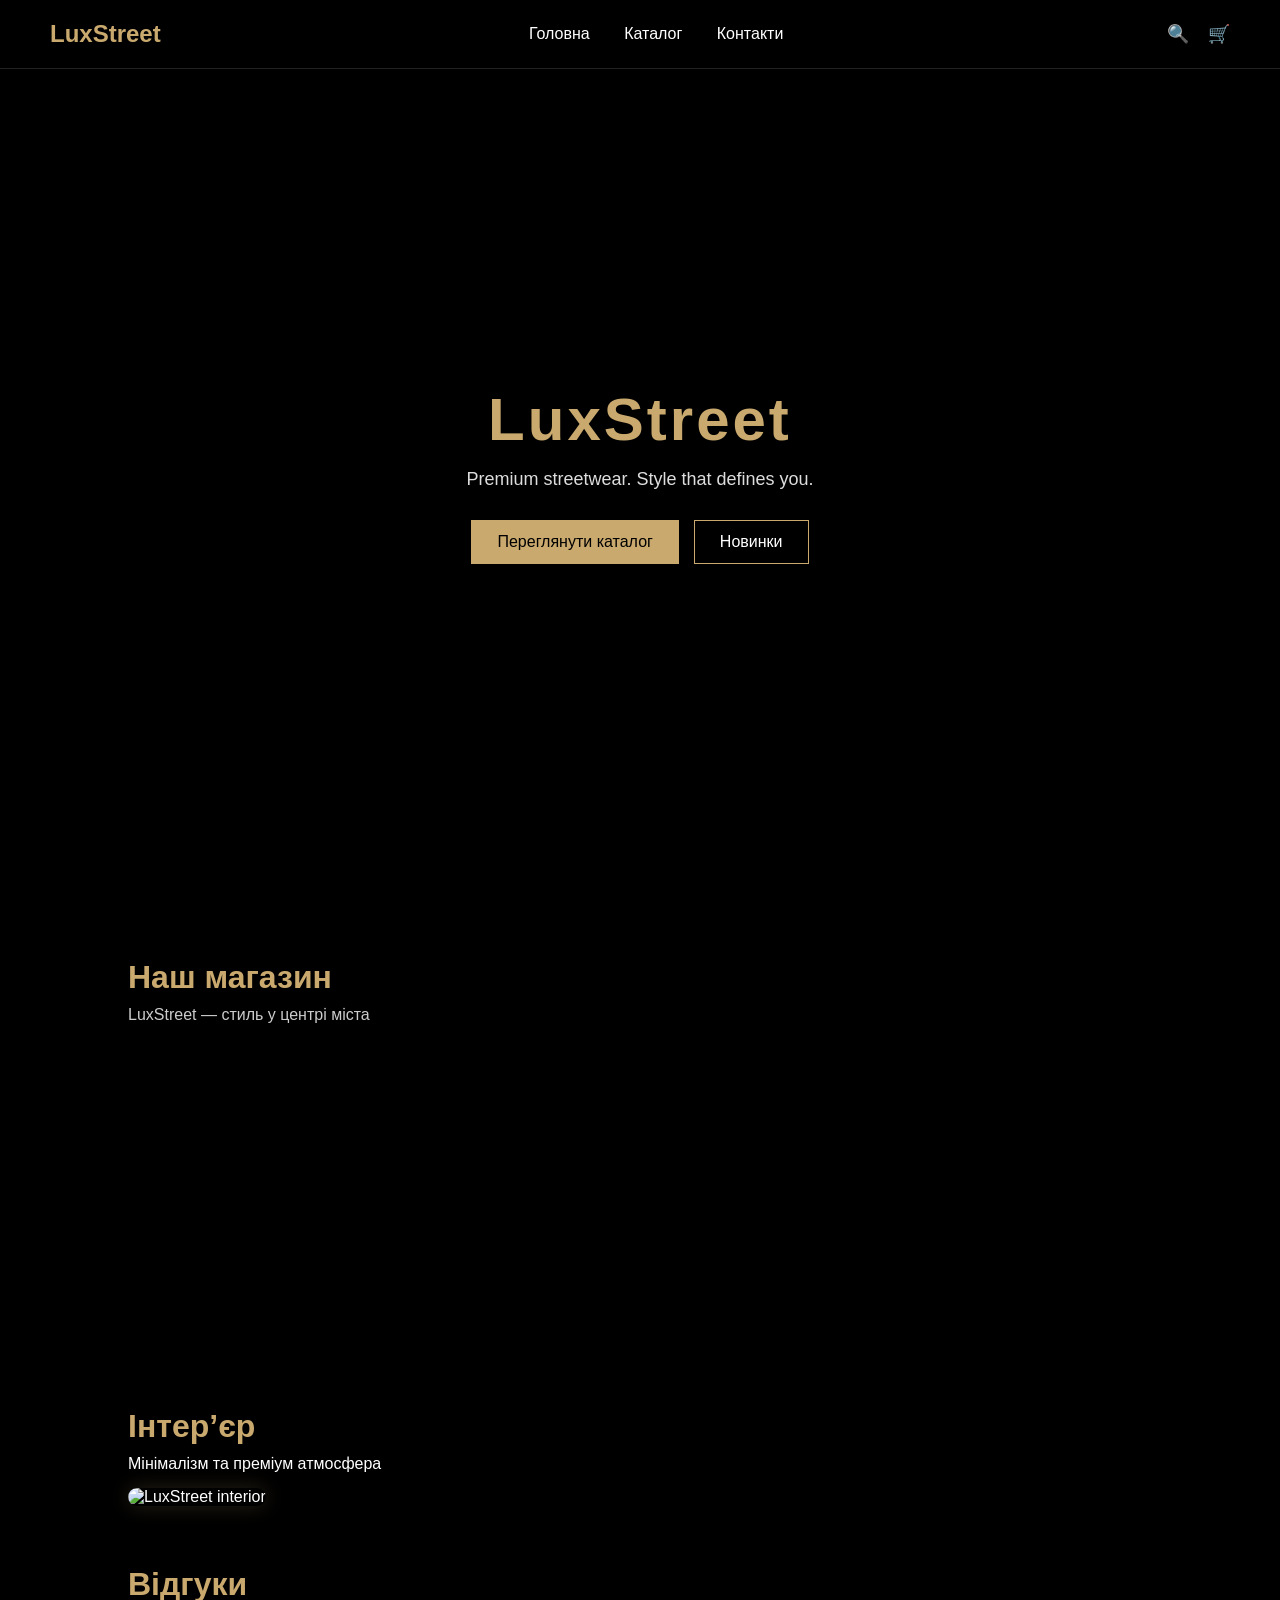
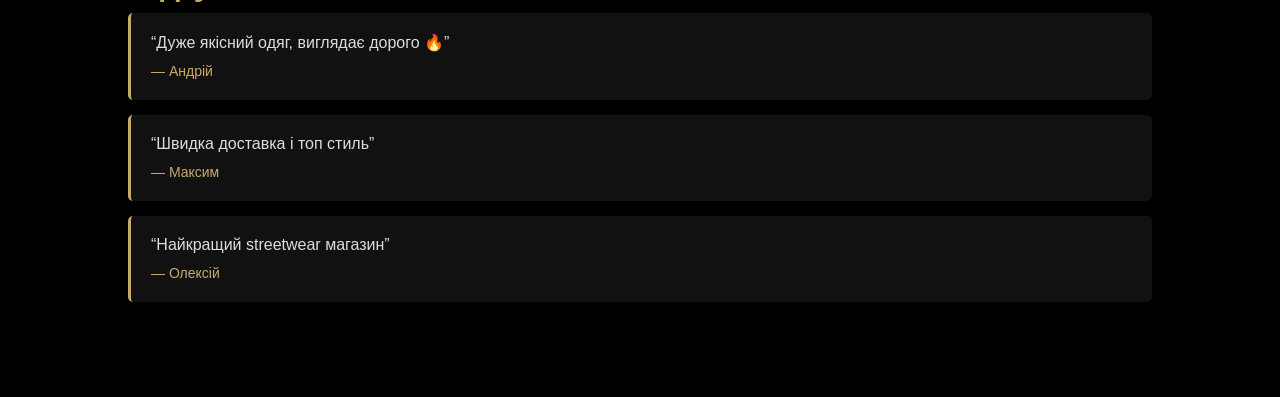
==== index.html @ b129180a "V2" ====
<!DOCTYPE html>
<html lang="uk">

<head>
    <meta charset="UTF-8">
    <title>LuxStreet</title>
    <link rel="stylesheet" href="index.css">
</head>

<body>

    <header class="header">
        <div class="logo">LuxStreet</div>

        <nav class="nav">
            <a href="#">Головна</a>
            <a href="#">Каталог</a>

            <a href="#">Контакти</a>
        </nav>

        <div class="icons">
            <span>🔍</span>
            <span>🛒</span>
        </div>
    </header>

    <!-- hero -->
    <section class="hero">
        <div class="hero-content">
            <h1>LuxStreet</h1>
            <p>Premium streetwear. Style that defines you.</p>

            <div class="buttons">
                <a href="#" class="btn primary">Переглянути каталог</a>
                <a href="#" class="btn">Новинки</a>
            </div>
        </div>
    </section>


</body>

</html>

<section class="store">

  <!-- LOCATION -->
  <div class="location">
    <h2>Наш магазин</h2>
    <p>LuxStreet — стиль у центрі міста</p>

    <div class="map">
      <iframe
        src=""
        width="100%" height="300" style="border:0;"
        allowfullscreen="" loading="lazy">
      </iframe>
    </div>
  </div>

  <!-- INTERIOR -->
  <div class="interior">
    <h2>Інтер’єр</h2>
    <p>Мінімалізм та преміум атмосфера</p>

    <img src="" alt="LuxStreet interior">
  </div>

  <!-- REVIEWS -->
  <div class="reviews">
    <h2>Відгуки</h2>

    <div class="review-card">
      <p>“Дуже якісний одяг, виглядає дорого 🔥”</p>
      <span>— Андрій</span>
    </div>

    <div class="review-card">
      <p>“Швидка доставка і топ стиль”</p>
      <span>— Максим</span>
    </div>

    <div class="review-card">
      <p>“Найкращий streetwear магазин”</p>
      <span>— Олексій</span>
    </div>

  </div>

</section>
---- index.css ----
* {
  margin: 0;
  padding: 0;
  box-sizing: border-box;
  font-family: Arial, sans-serif;
}

body {
  background: #000;
  color: #fff;
}

.header {
  display: flex;
  justify-content: space-between;
  align-items: center;
  padding: 20px 50px;
  border-bottom: 1px solid #222;
}

.logo {
  font-size: 24px;
  font-weight: bold;
  color: #C9A96E; /* золото */
}

.nav a {
  margin: 0 15px;
  text-decoration: none;
  color: #fff;
  transition: 0.3s;
}

.nav a:hover {
  color: #C9A96E;
}

.icons span {
  margin-left: 15px;
  cursor: pointer;
  font-size: 18px;
}

.hero {
  height: 90vh;
  background: url("https://images.unsplash.com/photo-1520975916090-3105956dac38") center/cover no-repeat;
  display: flex;
  align-items: center;
  justify-content: center;
  position: relative;
  color: #fff;
}

/* затемнення поверх фото */
.hero::before {
  content: "";
  position: absolute;
  top: 0;
  left: 0;
  width: 100%;
  height: 100%;
  background: rgba(0,0,0,0.65);
}

.hero-content {
  position: relative;
  text-align: center;
  max-width: 700px;
}

.hero h1 {
  font-size: 60px;
  letter-spacing: 3px;
  color: #C9A96E; /* золото */
  margin-bottom: 15px;
}

.hero p {
  font-size: 18px;
  margin-bottom: 30px;
  color: #ddd;
}

.buttons {
  display: flex;
  gap: 15px;
  justify-content: center;
}

.btn {
  padding: 12px 25px;
  border: 1px solid #C9A96E;
  text-decoration: none;
  color: #fff;
  transition: 0.3s;
}

.btn.primary {
  background: #C9A96E;
  color: #000;
}

.btn:hover {
  opacity: 0.8;
}

body {
  margin: 0;
  font-family: Arial, sans-serif;
  background: #000;
  color: #fff;
}

/* контейнер */
.store {
  padding: 80px 10%;
}

/* заголовки */
h2 {
  font-size: 32px;
  color: #C9A96E;
  margin-bottom: 10px;
}

/* ===== LOCATION ===== */
.location {
  margin-bottom: 60px;
}

.location p {
  color: #ccc;
  margin-bottom: 20px;
}

.map iframe {
  border-radius: 10px;
}

/* ===== INTERIOR ===== */
.interior {
  margin-bottom: 60px;
}

.interior img {
  width: 100%;
  border-radius: 10px;
  margin-top: 15px;
  box-shadow: 0 0 20px rgba(201,169,110,0.2);
}

/* ===== REVIEWS ===== */
.reviews {
  margin-top: 40px;
}

.review-card {
  background: #111;
  padding: 20px;
  margin-bottom: 15px;
  border-left: 3px solid #C9A96E;
  border-radius: 5px;
  transition: 0.3s;
}

.review-card:hover {
  transform: translateX(5px);
}

.review-card p {
  margin: 0 0 10px 0;
  color: #ddd;
}

.review-card span {
  color: #C9A96E;
  font-size: 14px;
}
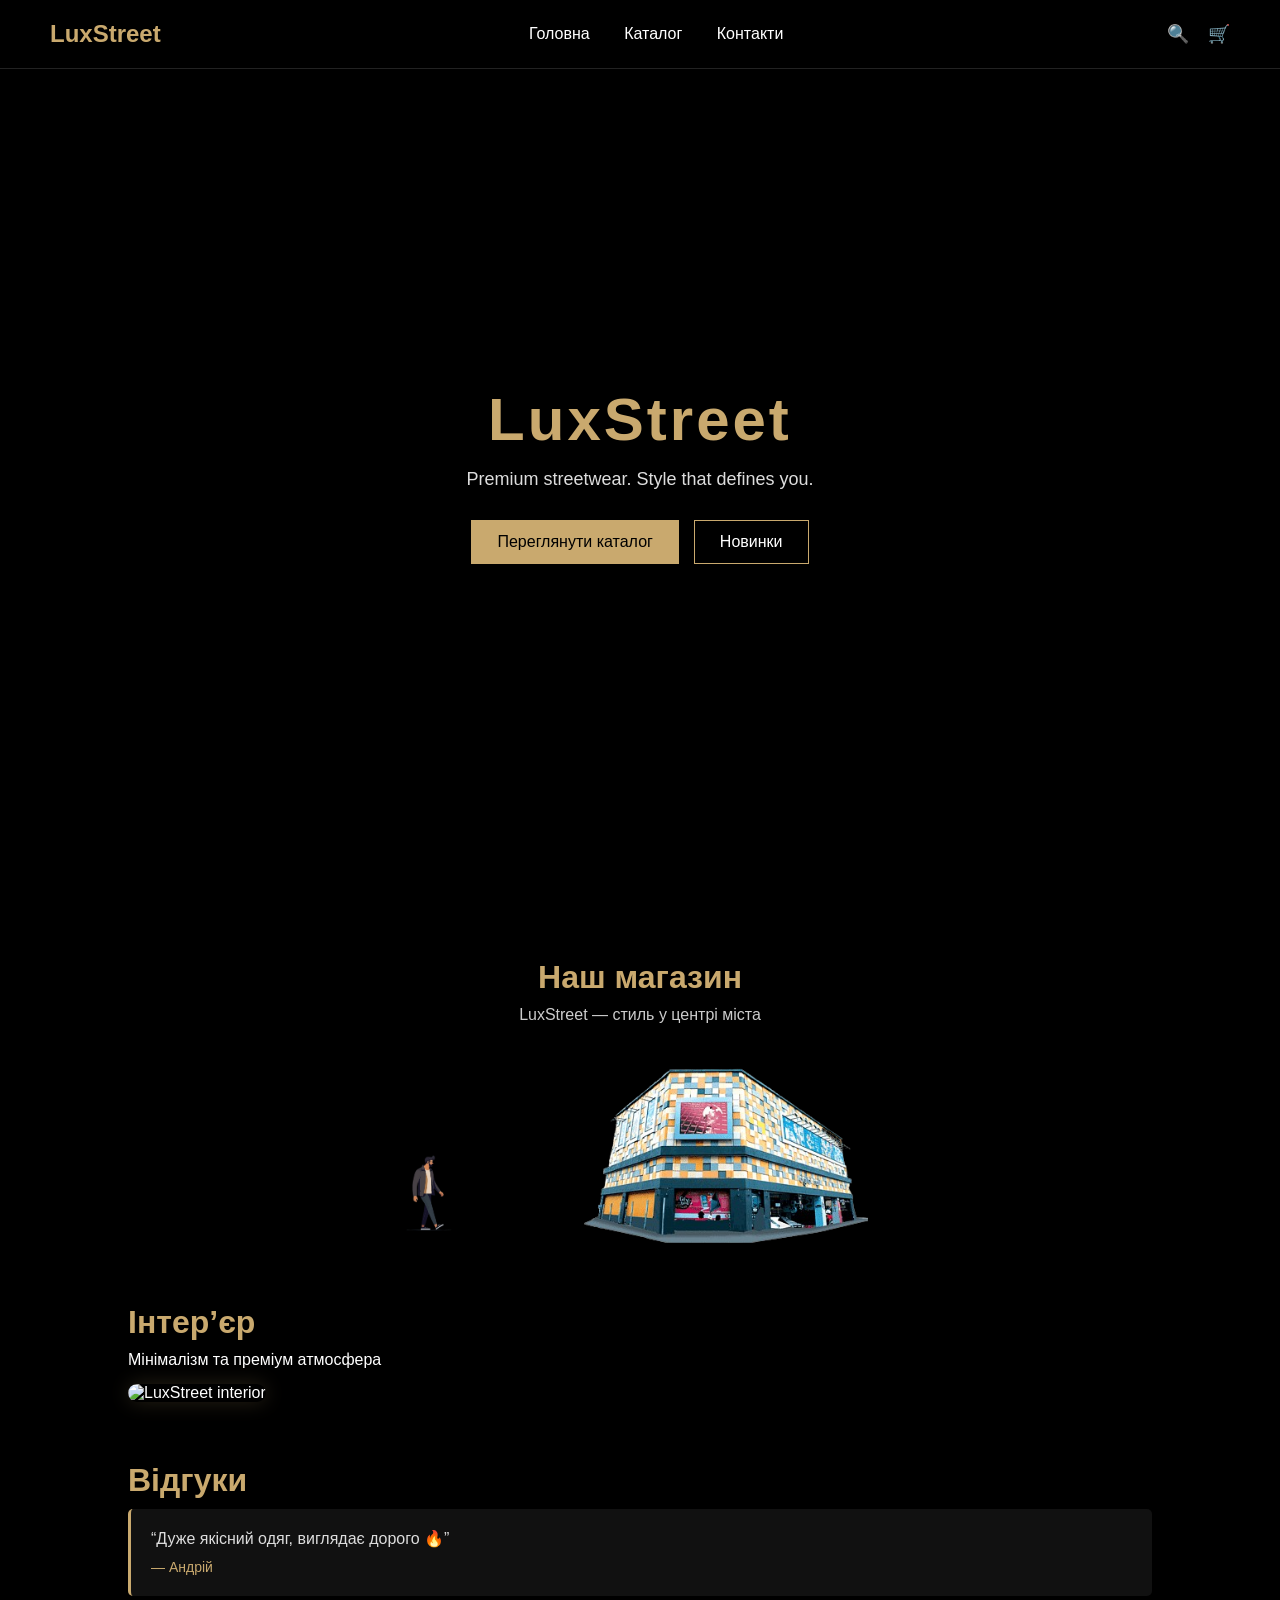
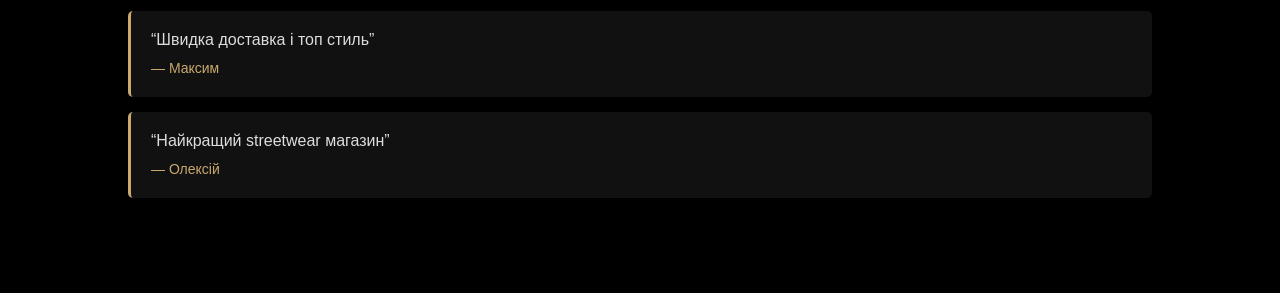
==== commit 73a5e778: "V2" ====
--- a/index.html
+++ b/index.html
@@ -51,11 +51,8 @@
     <p>LuxStreet — стиль у центрі міста</p>
 
     <div class="map">
-      <iframe
-        src=""
-        width="100%" height="300" style="border:0;"
-        allowfullscreen="" loading="lazy">
-      </iframe>
+      <div class="character-logo"></div>
+      <div class="store-logo"></div>
     </div>
   </div>
 
--- a/index.css
+++ b/index.css
@@ -126,6 +126,11 @@
 /* ===== LOCATION ===== */
 .location {
   margin-bottom: 60px;
+  display: flex;
+  flex-direction: column;
+  align-items: center;
+  justify-content: center;
+  
 }
 
 .location p {
@@ -175,4 +180,55 @@
 .review-card span {
   color: #C9A96E;
   font-size: 14px;
-}+}
+
+.map{
+  height: 200px;
+  display: flex;
+  /* align-items: center; */
+  position: relative;
+  /* justify-content: flex-start; */
+}
+
+@keyframes moveRight {
+    0%{
+      transform: none;
+      background-image: url('./without.png');
+    }
+    50%{
+      transform: translateX(300px);
+    }
+    85%{
+      
+    }
+    100%{
+      background-image: url('./with.png');
+      transform: none;
+    }
+}
+
+.character-logo {
+    width: 100px;
+    height: 120px;
+    position: absolute;
+    top: 99px;
+    left: -260px;    
+
+    background-image: url('./without.png'); /* персонаж */
+    background-size: contain;
+    background-repeat: no-repeat;
+
+    animation: 5s moveRight infinite cubic-bezier(.67,.09,.22,.84);
+}
+
+.store-logo {
+    width: 900px;
+    height: 200px;
+    position: absolute;
+    top: 12px;
+    left: -60px;
+
+    background-image: url('./store.png'); /* магазин */
+    background-size: contain;
+    background-repeat: no-repeat;
+}
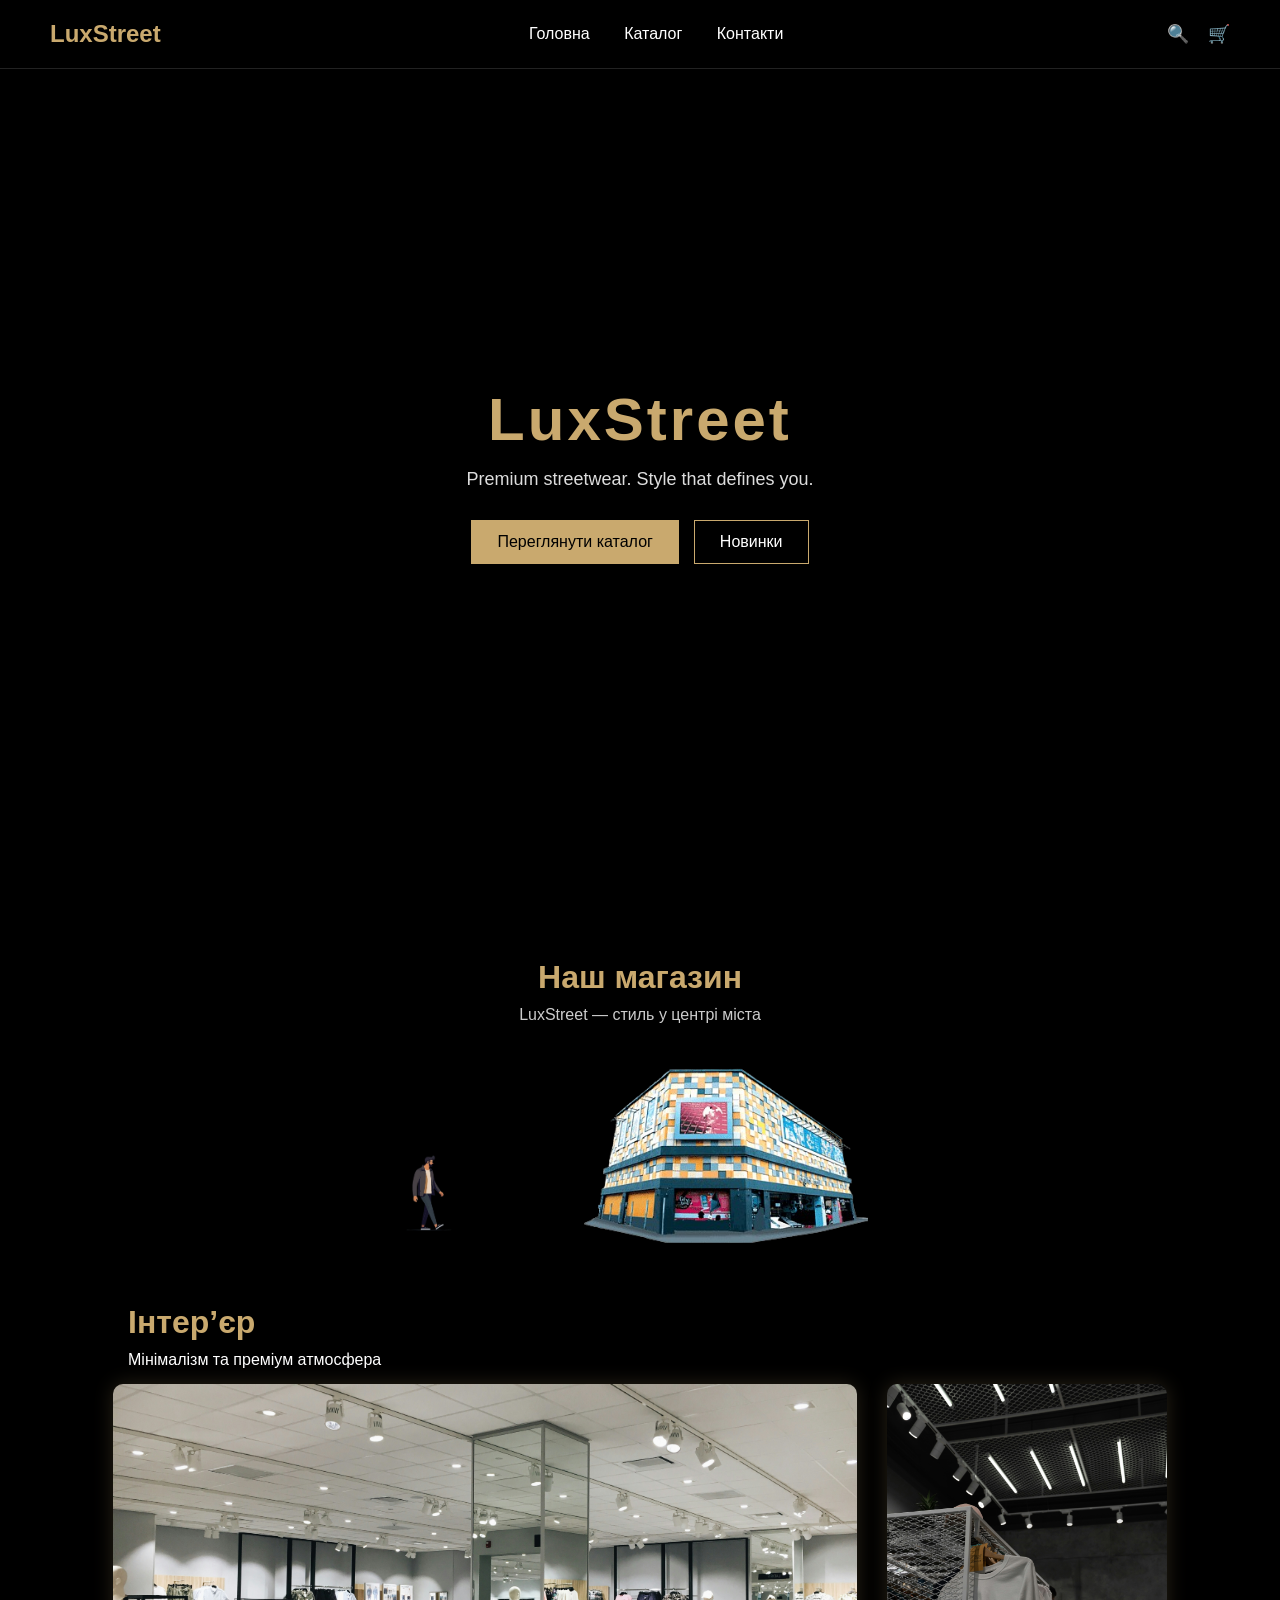
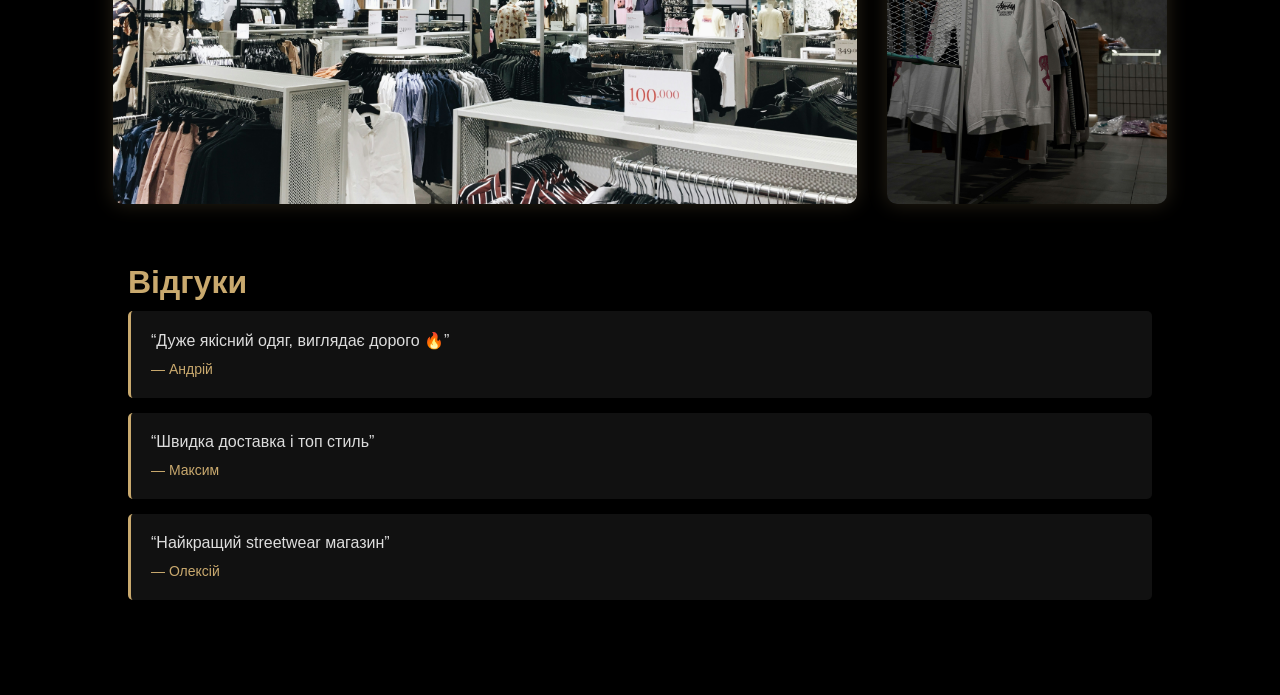
==== commit 52762277: "save" ====
--- a/index.html
+++ b/index.html
@@ -2,87 +2,89 @@
 <html lang="uk">
 
 <head>
-    <meta charset="UTF-8">
-    <title>LuxStreet</title>
-    <link rel="stylesheet" href="index.css">
+  <meta charset="UTF-8">
+  <title>LuxStreet</title>
+  <link rel="stylesheet" href="index.css">
 </head>
 
 <body>
 
-    <header class="header">
-        <div class="logo">LuxStreet</div>
+  <header class="header">
+    <div class="logo">LuxStreet</div>
 
-        <nav class="nav">
-            <a href="#">Головна</a>
-            <a href="#">Каталог</a>
+    <nav class="nav">
+      <a href="#">Головна</a>
+      <a href="#">Каталог</a>
 
-            <a href="#">Контакти</a>
-        </nav>
+      <a href="#">Контакти</a>
+    </nav>
 
-        <div class="icons">
-            <span>🔍</span>
-            <span>🛒</span>
-        </div>
-    </header>
+    <div class="icons">
+      <span>🔍</span>
+      <span>🛒</span>
+    </div>
+  </header>
 
-    <!-- hero -->
-    <section class="hero">
-        <div class="hero-content">
-            <h1>LuxStreet</h1>
-            <p>Premium streetwear. Style that defines you.</p>
+  <!-- hero -->
+  <section class="hero">
+    <div class="hero-content">
+      <h1>LuxStreet</h1>
+      <p>Premium streetwear. Style that defines you.</p>
 
-            <div class="buttons">
-                <a href="#" class="btn primary">Переглянути каталог</a>
-                <a href="#" class="btn">Новинки</a>
-            </div>
-        </div>
-    </section>
+      <div class="buttons">
+        <a href="#" class="btn primary">Переглянути каталог</a>
+        <a href="#" class="btn">Новинки</a>
+      </div>
+    </div>
+  </section>
 
 
+
+  <section class="store">
+
+    <!-- LOCATION -->
+    <div class="location">
+      <h2>Наш магазин</h2>
+      <p>LuxStreet — стиль у центрі міста</p>
+
+      <div class="map">
+        <div class="character-logo"></div>
+        <div class="store-logo"></div>
+      </div>
+    </div>
+
+    <!-- INTERIOR -->
+    <div class="interior">
+      <h2>Інтер’єр</h2>
+      <p>Мінімалізм та преміум атмосфера</p>
+      <div class="images">
+        <img src="./я.jpg" alt="LuxStreet interior">
+        <img src="./n.jpg" alt="LuxStreet interior">
+      </div>
+    </div>
+
+    <!-- REVIEWS -->
+    <div class="reviews">
+      <h2>Відгуки</h2>
+
+      <div class="review-card">
+        <p>“Дуже якісний одяг, виглядає дорого 🔥”</p>
+        <span>— Андрій</span>
+      </div>
+
+      <div class="review-card">
+        <p>“Швидка доставка і топ стиль”</p>
+        <span>— Максим</span>
+      </div>
+
+      <div class="review-card">
+        <p>“Найкращий streetwear магазин”</p>
+        <span>— Олексій</span>
+      </div>
+
+    </div>
+
+  </section>
 </body>
 
-</html>
-
-<section class="store">
-
-  <!-- LOCATION -->
-  <div class="location">
-    <h2>Наш магазин</h2>
-    <p>LuxStreet — стиль у центрі міста</p>
-
-    <div class="map">
-      <div class="character-logo"></div>
-      <div class="store-logo"></div>
-    </div>
-  </div>
-
-  <!-- INTERIOR -->
-  <div class="interior">
-    <h2>Інтер’єр</h2>
-    <p>Мінімалізм та преміум атмосфера</p>
-
-    <img src="" alt="LuxStreet interior">
-  </div>
-
-  <!-- REVIEWS -->
-  <div class="reviews">
-    <h2>Відгуки</h2>
-
-    <div class="review-card">
-      <p>“Дуже якісний одяг, виглядає дорого 🔥”</p>
-      <span>— Андрій</span>
-    </div>
-
-    <div class="review-card">
-      <p>“Швидка доставка і топ стиль”</p>
-      <span>— Максим</span>
-    </div>
-
-    <div class="review-card">
-      <p>“Найкращий streetwear магазин”</p>
-      <span>— Олексій</span>
-    </div>
-
-  </div>
-
-</section>+</html>
--- a/index.css
+++ b/index.css
@@ -232,3 +232,15 @@
     background-size: contain;
     background-repeat: no-repeat;
 }
+
+.images{
+  display: flex;
+  justify-content: center;
+  align-items: center;
+  gap: 30px;
+}
+
+.images img{
+  width: auto;
+  height: 420px;
+}
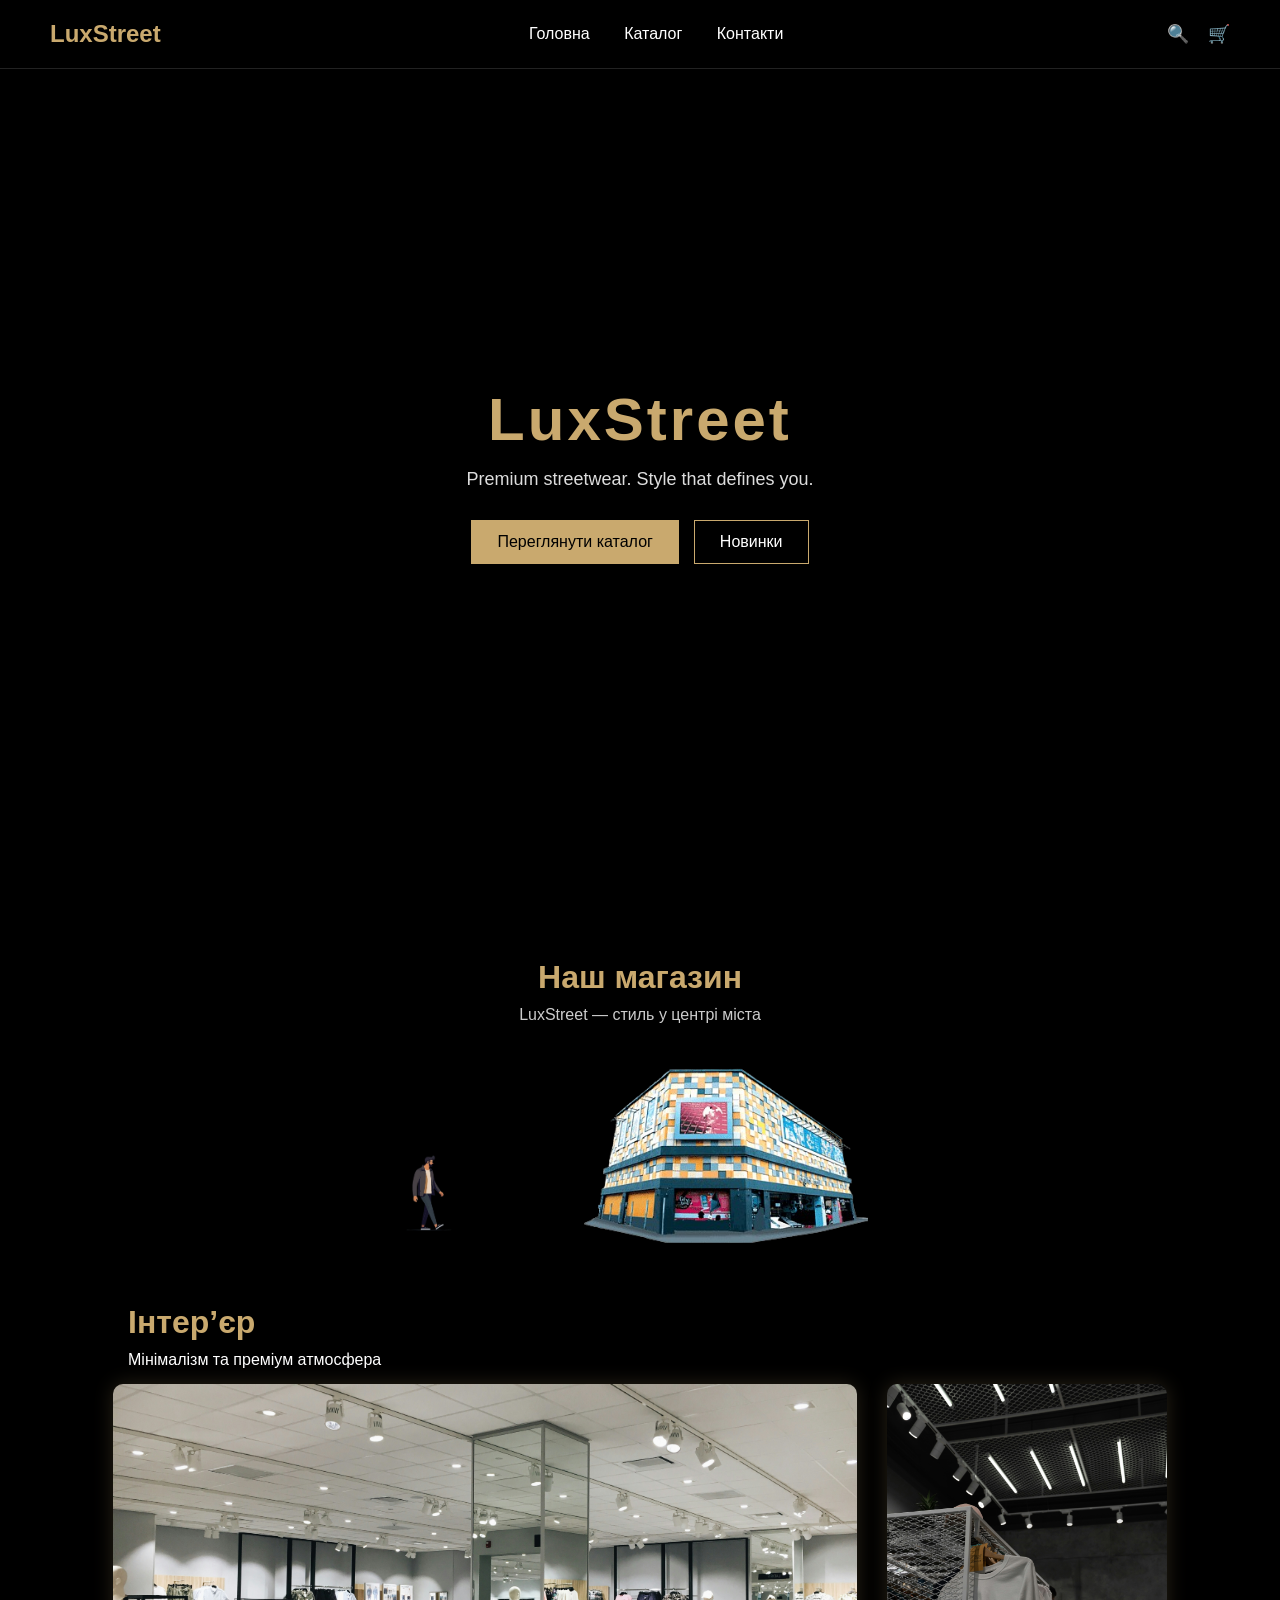
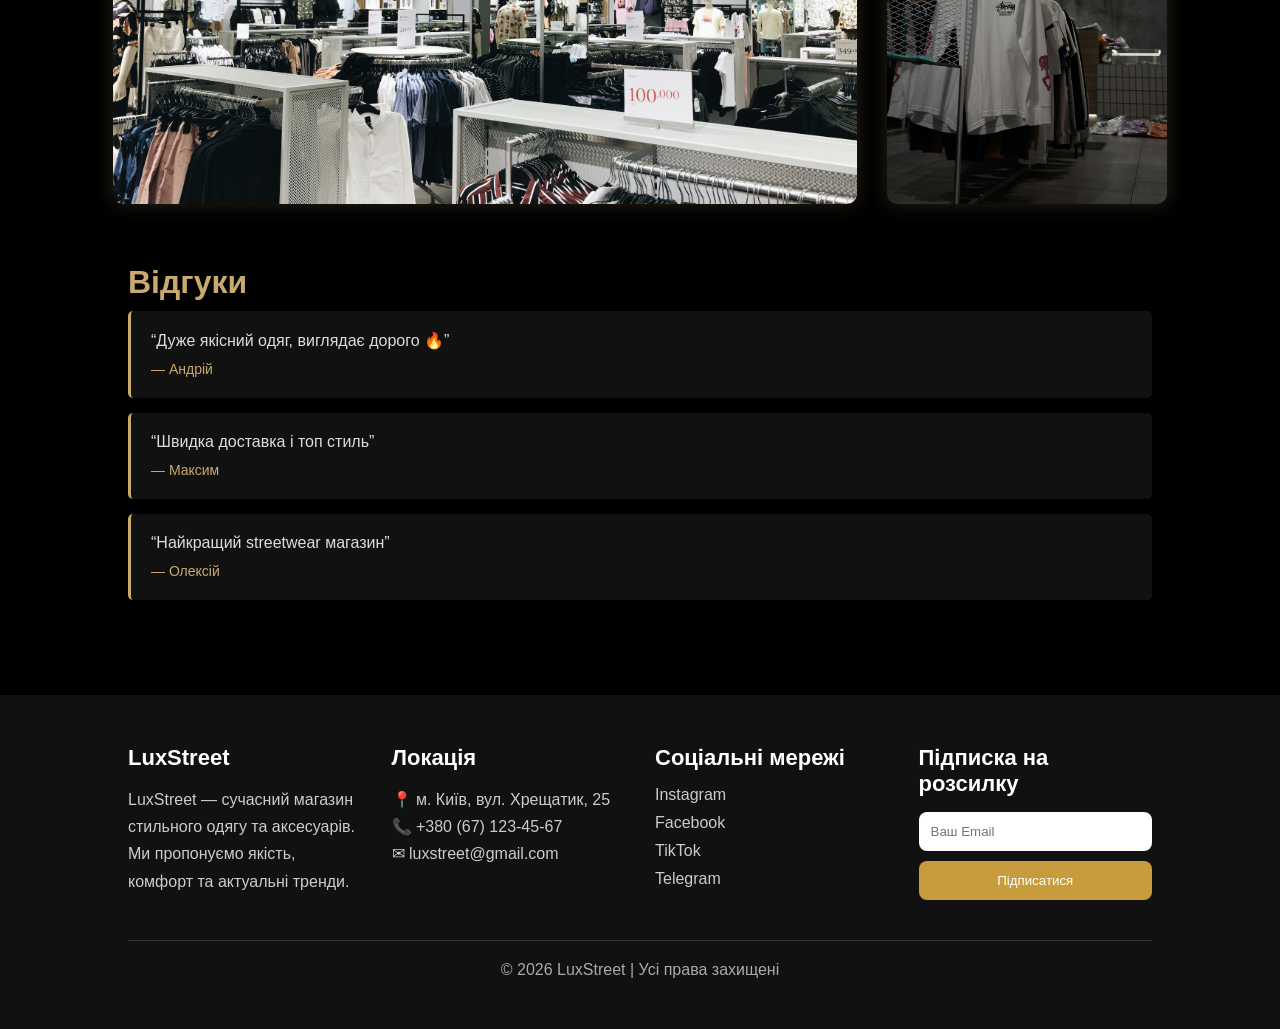
==== commit a80b7325: "SA13" ====
--- a/index.html
+++ b/index.html
@@ -4,7 +4,7 @@
 <head>
   <meta charset="UTF-8">
   <title>LuxStreet</title>
-  <link rel="stylesheet" href="index.css">
+  <link rel="stylesheet" href="./index.css">
 </head>
 
 <body>
@@ -13,10 +13,9 @@
     <div class="logo">LuxStreet</div>
 
     <nav class="nav">
-      <a href="#">Головна</a>
-      <a href="#">Каталог</a>
-
-      <a href="#">Контакти</a>
+      <a href="./index.html">Головна</a>
+      <a href="./catalog.html">Каталог</a>
+      <a href="./index.html">Контакти</a>
     </nav>
 
     <div class="icons">
@@ -39,9 +38,7 @@
   </section>
 
 
-
   <section class="store">
-
     <!-- LOCATION -->
     <div class="location">
       <h2>Наш магазин</h2>
@@ -84,7 +81,52 @@
 
     </div>
 
+    
   </section>
+
+  <footer class="footer">
+    <div class="footer-container">
+
+        <div class="footer-section">
+            <h3>LuxStreet</h3>
+            <p>
+                LuxStreet — сучасний магазин стильного одягу та аксесуарів.
+                Ми пропонуємо якість, комфорт та актуальні тренди.
+            </p>
+        </div>
+
+        <div class="footer-section">
+            <h3>Локація</h3>
+            <p>📍 м. Київ, вул. Хрещатик, 25</p>
+            <p>📞 +380 (67) 123-45-67</p>
+            <p>✉ luxstreet@gmail.com</p>
+        </div>
+
+        <div class="footer-section">
+            <h3>Соціальні мережі</h3>
+            <div class="social-links">
+                <a href="#">Instagram</a>
+                <a href="#">Facebook</a>
+                <a href="#">TikTok</a>
+                <a href="#">Telegram</a>
+            </div>
+        </div>
+
+        <div class="footer-section">
+            <h3>Підписка на розсилку</h3>
+            <form class="subscribe-form">
+                <input type="email" placeholder="Ваш Email">
+                <button type="submit">Підписатися</button>
+            </form>
+        </div>
+
+    </div>
+
+    <div class="footer-bottom">
+        <p>© 2026 LuxStreet | Усі права захищені</p>
+    </div>
+</footer>
 </body>
 
+
 </html>
--- a/index.css
+++ b/index.css
@@ -243,4 +243,96 @@
 .images img{
   width: auto;
   height: 420px;
+}
+*{
+    margin:0;
+    padding:0;
+    box-sizing:border-box;
+}
+
+.footer{
+    background:#111;
+    color:white;
+    padding:50px 10%;
+    font-family:Arial, sans-serif;
+}
+
+.footer-container{
+    display:flex;
+    flex-wrap:wrap;
+    justify-content:space-between;
+    gap:30px;
+}
+
+.footer-section{
+    flex:1;
+    min-width:220px;
+}
+
+.footer-section h3{
+    margin-bottom:15px;
+    font-size:22px;
+}
+
+.footer-section p{
+    color:#ccc;
+    line-height:1.7;
+}
+
+.social-links{
+    display:flex;
+    flex-direction:column;
+    gap:10px;
+}
+
+.social-links a{
+    color:#ccc;
+    text-decoration:none;
+    transition:0.3s;
+}
+
+.social-links a:hover{
+    color:#fff;
+    transform:translateX(5px);
+}
+
+.subscribe-form{
+    display:flex;
+    flex-direction:column;
+    gap:10px;
+}
+
+.subscribe-form input{
+    padding:12px;
+    border:none;
+    border-radius:8px;
+    outline:none;
+}
+
+.subscribe-form button{
+    padding:12px;
+    border:none;
+    border-radius:8px;
+    background:#c89b3c;
+    color:white;
+    cursor:pointer;
+    transition:0.3s;
+}
+
+.subscribe-form button:hover{
+    opacity:0.8;
+}
+
+.footer-bottom{
+    text-align:center;
+    margin-top:40px;
+    padding-top:20px;
+    border-top:1px solid #333;
+    color:#aaa;
+}
+
+@media(max-width:768px){
+    .footer-container{
+        flex-direction:column;
+    }
 }
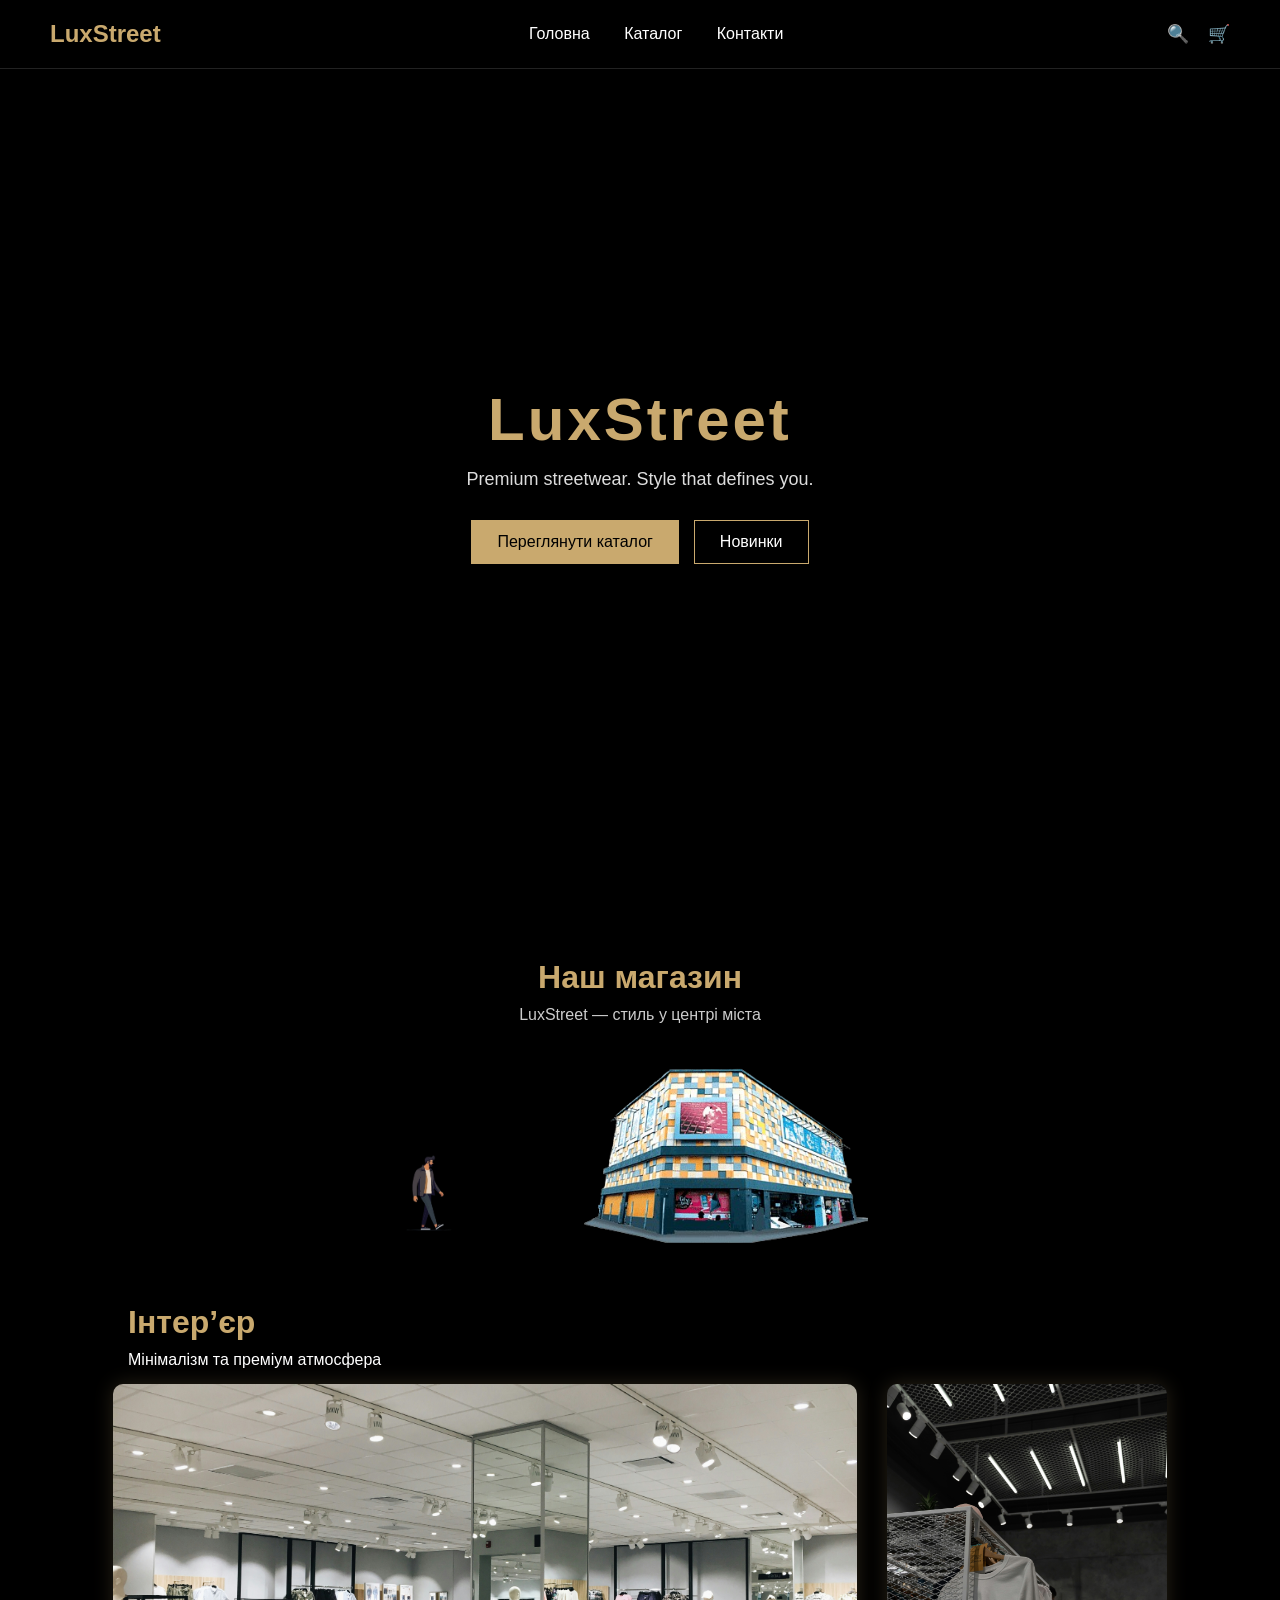
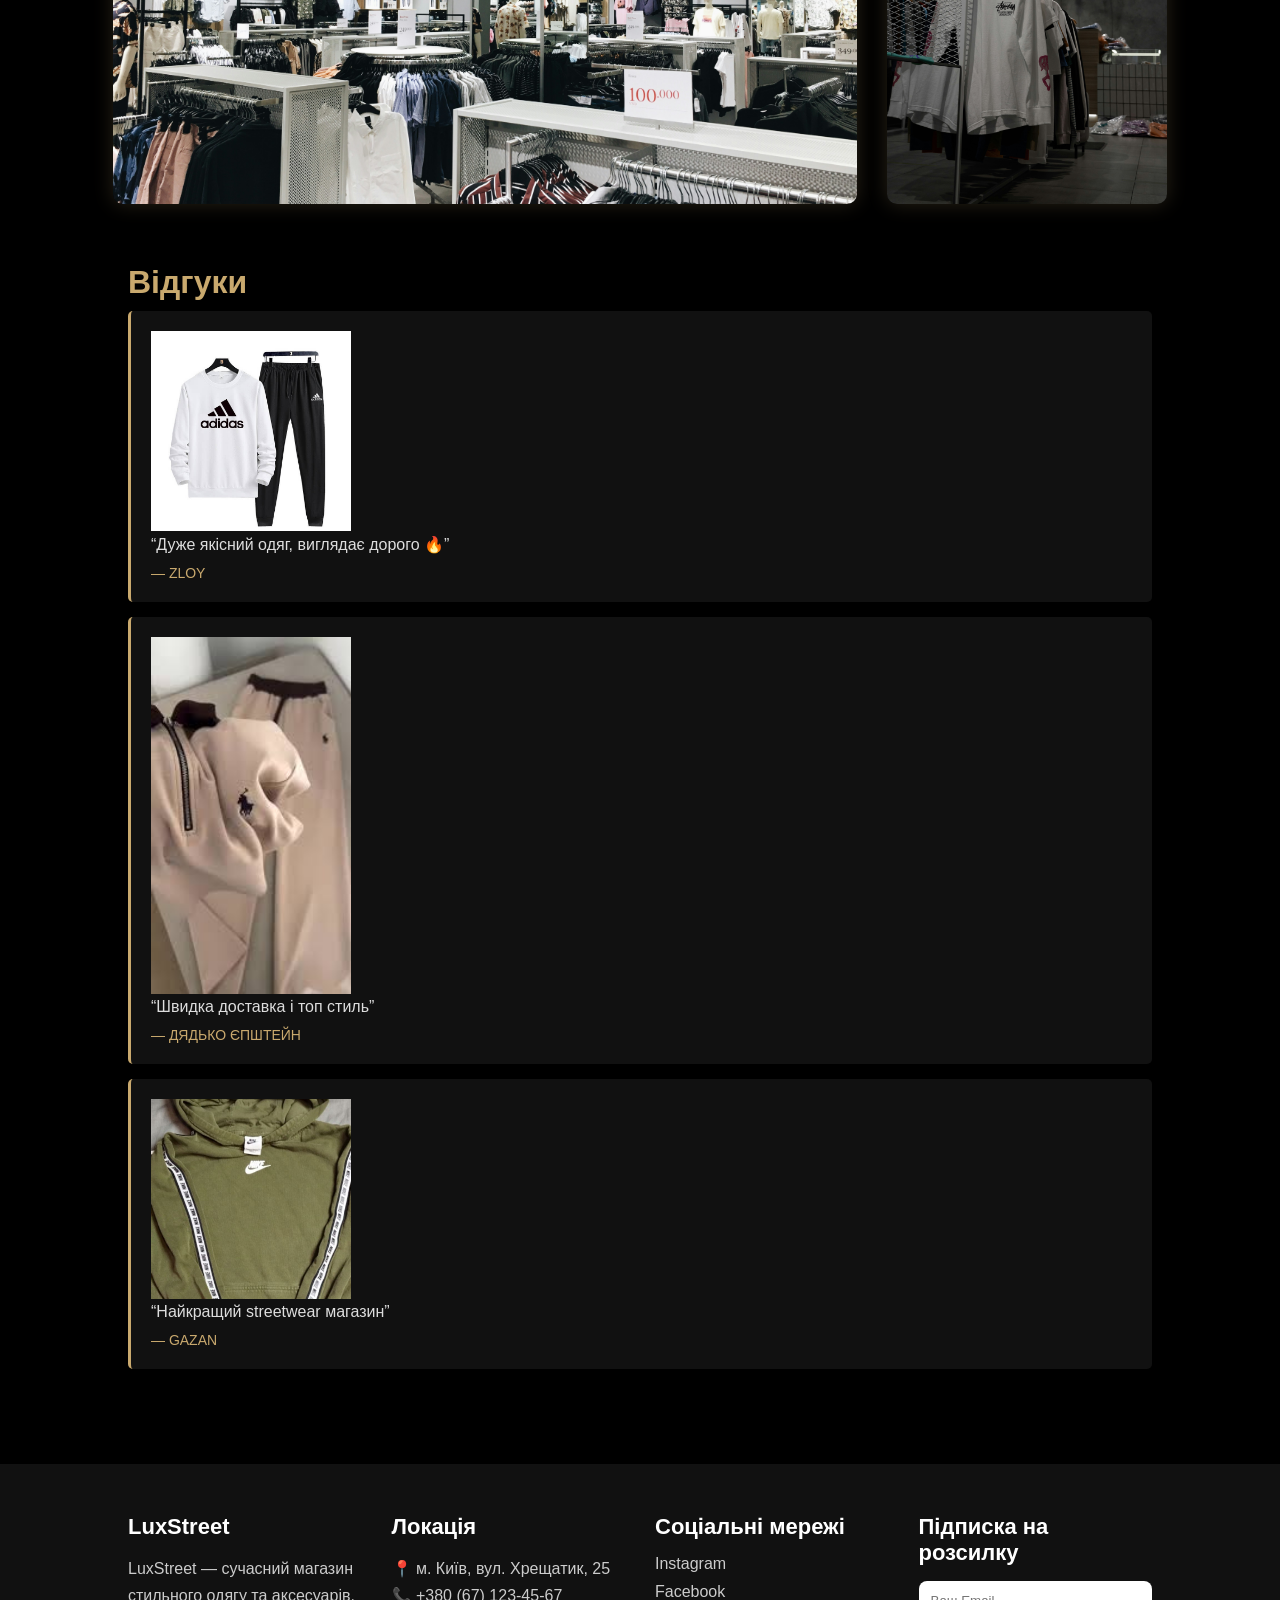
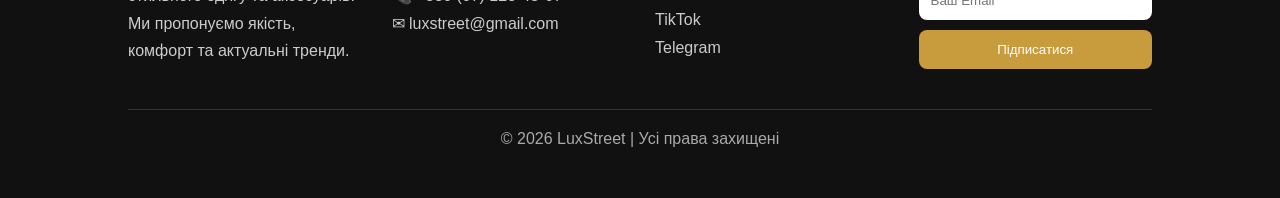
==== commit 29901e22: "save 22.05.26 vII" ====
--- a/index.html
+++ b/index.html
@@ -61,25 +61,28 @@
     </div>
 
     <!-- REVIEWS -->
-    <div class="reviews">
-      <h2>Відгуки</h2>
+<div class="reviews">
+  <h2>Відгуки</h2>
 
-      <div class="review-card">
-        <p>“Дуже якісний одяг, виглядає дорого 🔥”</p>
-        <span>— Андрій</span>
-      </div>
+  <div class="review-card">
+    <img src="./sport.jpg" alt="Андрій" class="avatar">
+    <p>“Дуже якісний одяг, виглядає дорого 🔥”</p>
+    <span>— ZLOY</span>
+  </div>
 
-      <div class="review-card">
-        <p>“Швидка доставка і топ стиль”</p>
-        <span>— Максим</span>
-      </div>
+  <div class="review-card">
+    <img src="costum.jfif" alt="Максим" class="avatar">
+    <p>“Швидка доставка і топ стиль”</p>
+    <span>— ДЯДЬКО ЄПШТЕЙН</span>
+  </div>
 
-      <div class="review-card">
-        <p>“Найкращий streetwear магазин”</p>
-        <span>— Олексій</span>
-      </div>
+  <div class="review-card">
+    <img src="кофта.jpg" alt="Олексій" class="avatar">
+    <p>“Найкращий streetwear магазин”</p>
+    <span>— GAZAN</span>
+  </div>
 
-    </div>
+</div>
 
     
   </section>
--- a/index.css
+++ b/index.css
@@ -159,6 +159,11 @@
   margin-top: 40px;
 }
 
+.review-card img{
+  width: 200px;
+  height: auto;
+}
+
 .review-card {
   background: #111;
   padding: 20px;
@@ -335,4 +340,5 @@
     .footer-container{
         flex-direction:column;
     }
-}+}
+
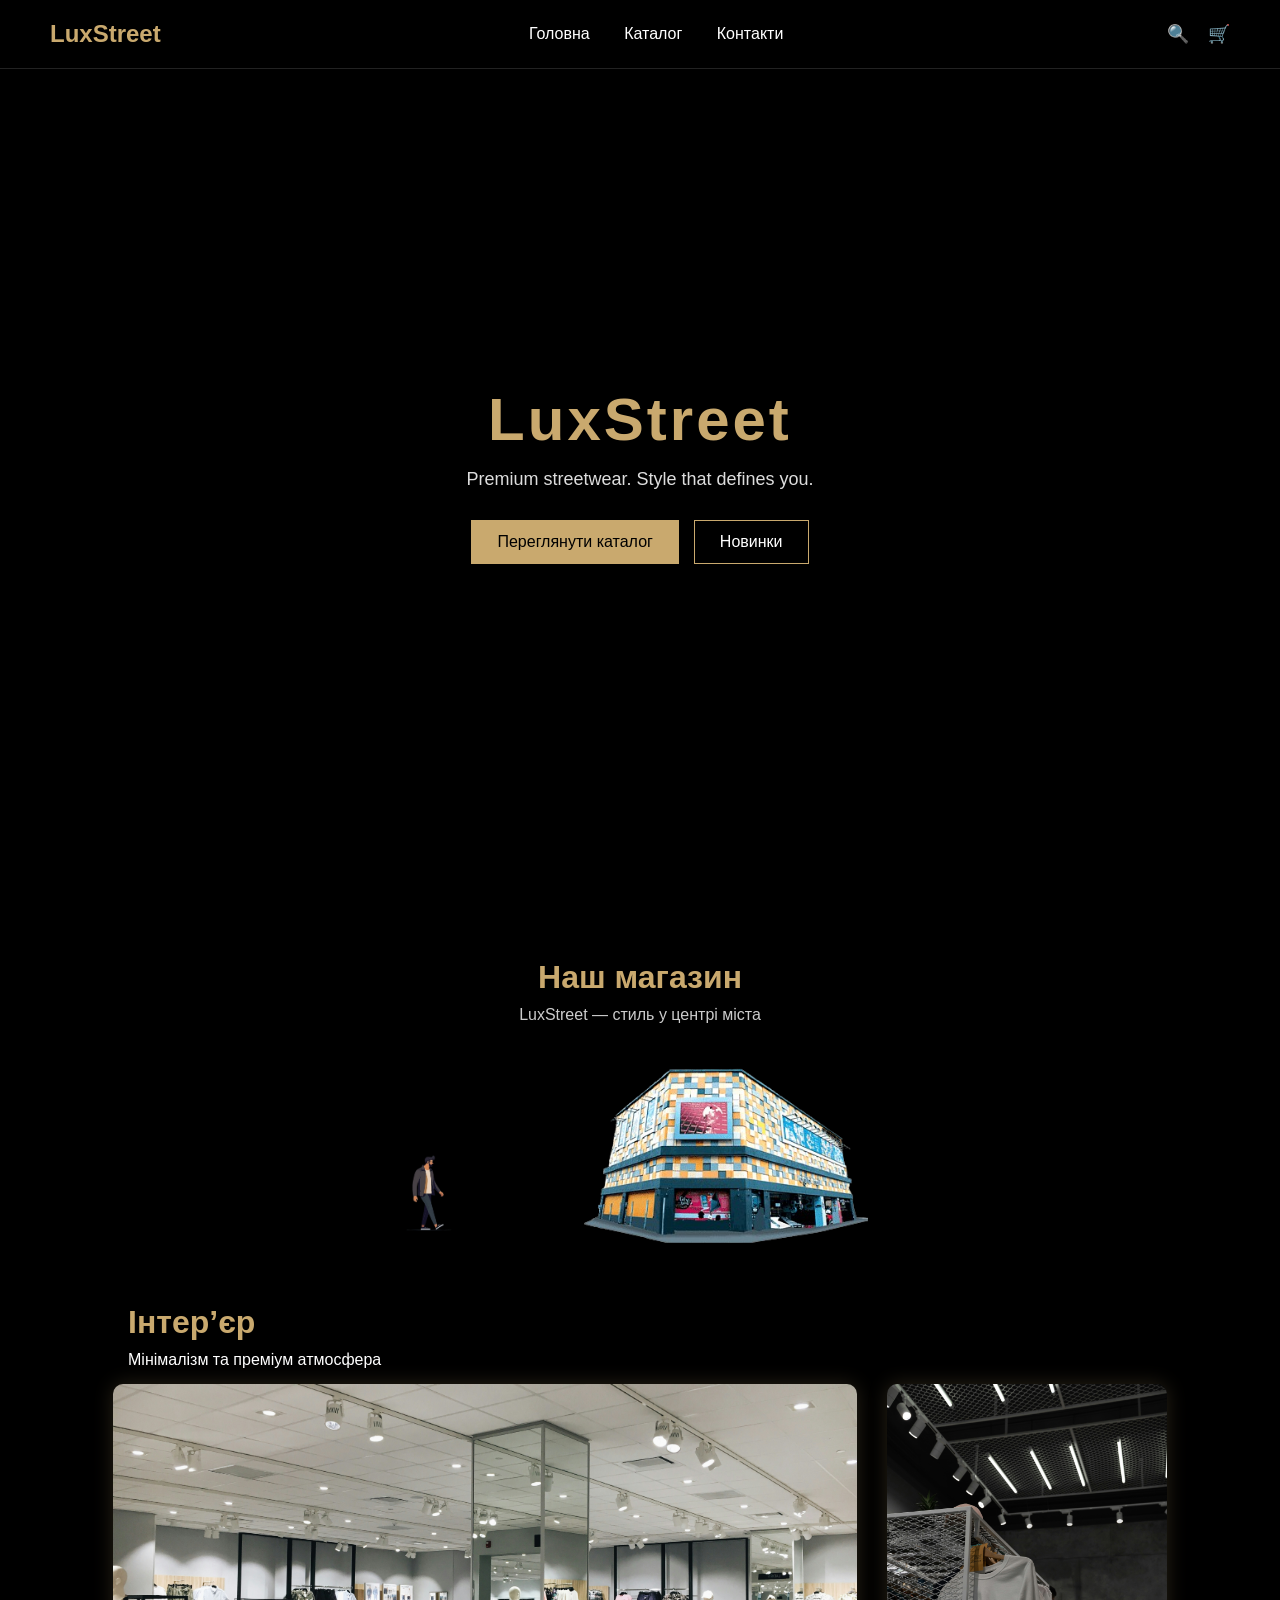
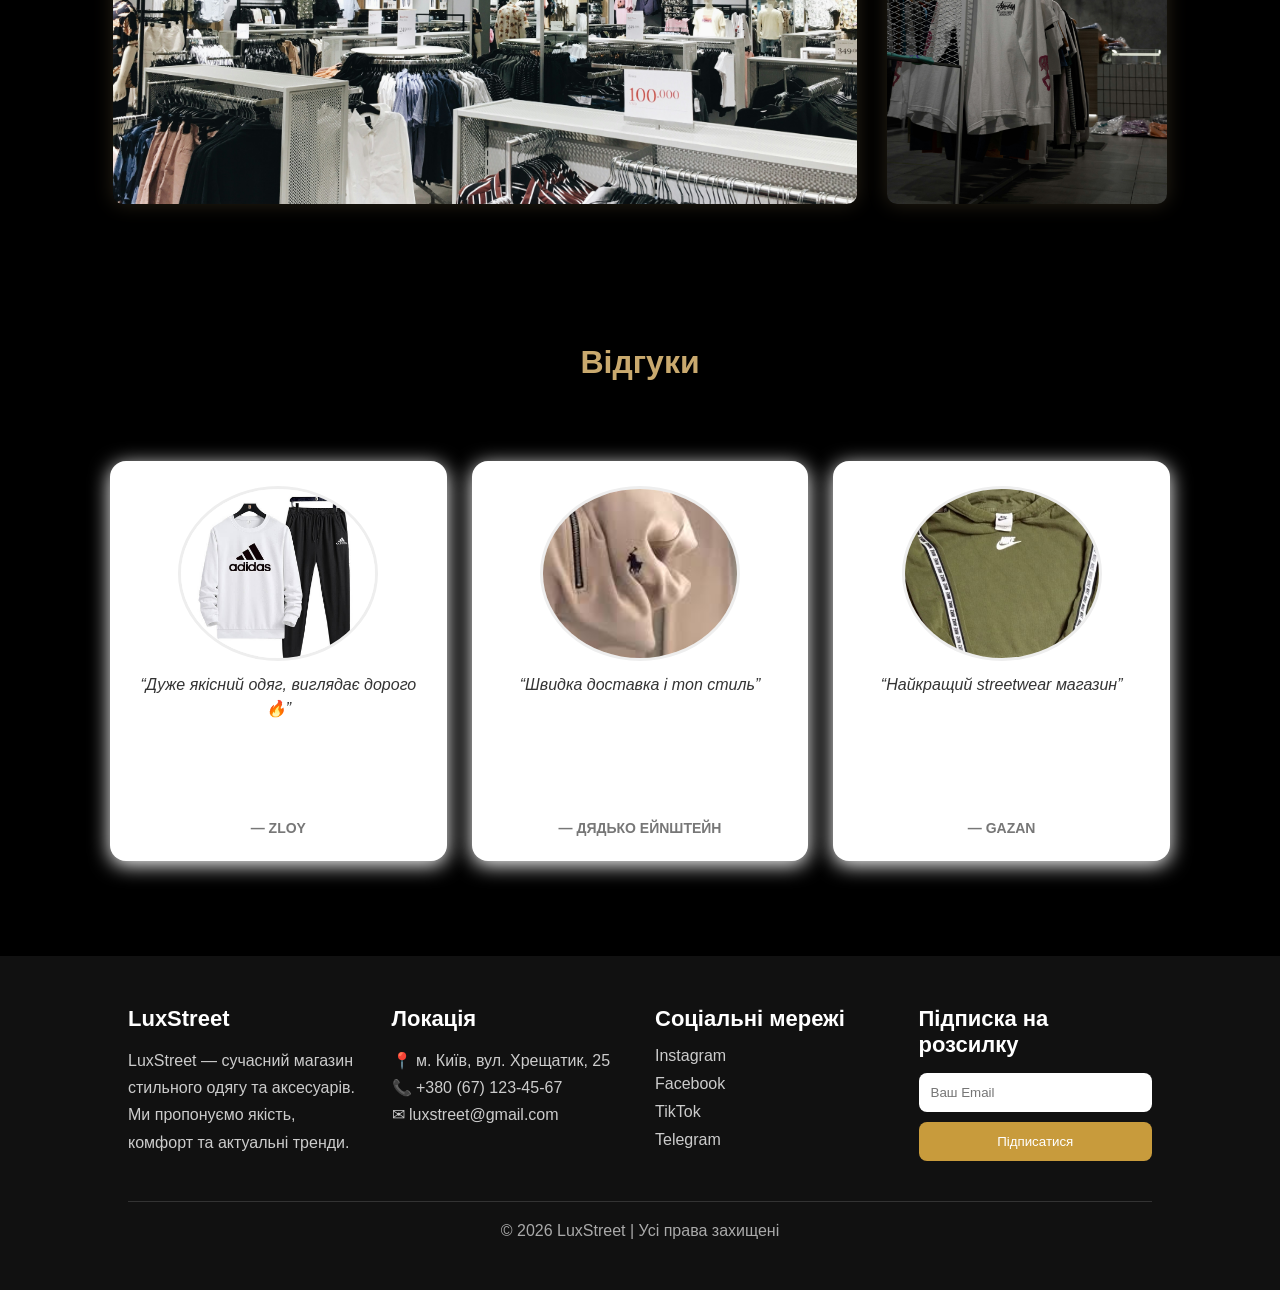
==== commit 3d51933f: "fix 29.05" ====
--- a/index.html
+++ b/index.html
@@ -1,135 +1,125 @@
 <!DOCTYPE html>
 <html lang="uk">
+  <head>
+    <meta charset="UTF-8" />
+    <title>LuxStreet</title>
+    <link rel="stylesheet" href="./index.css" />
+  </head>
 
-<head>
-  <meta charset="UTF-8">
-  <title>LuxStreet</title>
-  <link rel="stylesheet" href="./index.css">
-</head>
+  <body>
+    <header class="header">
+      <div class="logo">LuxStreet</div>
 
-<body>
+      <nav class="nav">
+        <a href="./index.html">Головна</a>
+        <a href="./catalog.html">Каталог</a>
+        <a href="./index.html">Контакти</a>
+      </nav>
 
-  <header class="header">
-    <div class="logo">LuxStreet</div>
+      <div class="icons">
+        <span>🔍</span>
+        <span>🛒</span>
+      </div>
+    </header>
 
-    <nav class="nav">
-      <a href="./index.html">Головна</a>
-      <a href="./catalog.html">Каталог</a>
-      <a href="./index.html">Контакти</a>
-    </nav>
+    <!-- hero -->
+    <section class="hero">
+      <div class="hero-content">
+        <h1>LuxStreet</h1>
+        <p>Premium streetwear. Style that defines you.</p>
 
-    <div class="icons">
-      <span>🔍</span>
-      <span>🛒</span>
-    </div>
-  </header>
+        <div class="buttons">
+          <a href="#" class="btn primary">Переглянути каталог</a>
+          <a href="#" class="btn">Новинки</a>
+        </div>
+      </div>
+    </section>
 
-  <!-- hero -->
-  <section class="hero">
-    <div class="hero-content">
-      <h1>LuxStreet</h1>
-      <p>Premium streetwear. Style that defines you.</p>
+    <section class="store">
+      <!-- LOCATION -->
+      <div class="location">
+        <h2>Наш магазин</h2>
+        <p>LuxStreet — стиль у центрі міста</p>
 
-      <div class="buttons">
-        <a href="#" class="btn primary">Переглянути каталог</a>
-        <a href="#" class="btn">Новинки</a>
+        <div class="map">
+          <div class="character-logo"></div>
+          <div class="store-logo"></div>
+        </div>
       </div>
-    </div>
-  </section>
 
+      <!-- INTERIOR -->
+      <div class="interior">
+        <h2>Інтер’єр</h2>
+        <p>Мінімалізм та преміум атмосфера</p>
+        <div class="images">
+          <img src="./я.jpg" alt="LuxStreet interior" />
+          <img src="./n.jpg" alt="LuxStreet interior" />
+        </div>
+      </div>
 
-  <section class="store">
-    <!-- LOCATION -->
-    <div class="location">
-      <h2>Наш магазин</h2>
-      <p>LuxStreet — стиль у центрі міста</p>
+    </section>
+    <!-- REVIEWS -->
+    <h2 style="text-align: center;">Відгуки</h2>
+    <div class="reviews">
 
-      <div class="map">
-        <div class="character-logo"></div>
-        <div class="store-logo"></div>
+      <div class="review-card">
+        <img src="./sport.jpg" alt="Андрій" class="avatar" />
+        <p>“Дуже якісний одяг, виглядає дорого 🔥”</p>
+        <span>— ZLOY</span>
+      </div>
+
+      <div class="review-card">
+        <img src="costum.jfif" alt="Максим" class="avatar" />
+        <p>“Швидка доставка і топ стиль”</p>
+        <span>— ДЯДЬКО ЕЙNШТЕЙН</span>
+      </div>
+
+      <div class="review-card">
+        <img src="кофта.jpg" alt="Олексій" class="avatar" />
+        <p>“Найкращий streetwear магазин”</p>
+        <span>— GAZAN</span>
       </div>
     </div>
 
-    <!-- INTERIOR -->
-    <div class="interior">
-      <h2>Інтер’єр</h2>
-      <p>Мінімалізм та преміум атмосфера</p>
-      <div class="images">
-        <img src="./я.jpg" alt="LuxStreet interior">
-        <img src="./n.jpg" alt="LuxStreet interior">
-      </div>
-    </div>
-
-    <!-- REVIEWS -->
-<div class="reviews">
-  <h2>Відгуки</h2>
-
-  <div class="review-card">
-    <img src="./sport.jpg" alt="Андрій" class="avatar">
-    <p>“Дуже якісний одяг, виглядає дорого 🔥”</p>
-    <span>— ZLOY</span>
-  </div>
-
-  <div class="review-card">
-    <img src="costum.jfif" alt="Максим" class="avatar">
-    <p>“Швидка доставка і топ стиль”</p>
-    <span>— ДЯДЬКО ЄПШТЕЙН</span>
-  </div>
-
-  <div class="review-card">
-    <img src="кофта.jpg" alt="Олексій" class="avatar">
-    <p>“Найкращий streetwear магазин”</p>
-    <span>— GAZAN</span>
-  </div>
-
-</div>
-
-    
-  </section>
-
-  <footer class="footer">
-    <div class="footer-container">
-
+    <footer class="footer">
+      <div class="footer-container">
         <div class="footer-section">
-            <h3>LuxStreet</h3>
-            <p>
-                LuxStreet — сучасний магазин стильного одягу та аксесуарів.
-                Ми пропонуємо якість, комфорт та актуальні тренди.
-            </p>
+          <h3>LuxStreet</h3>
+          <p>
+            LuxStreet — сучасний магазин стильного одягу та аксесуарів. Ми
+            пропонуємо якість, комфорт та актуальні тренди.
+          </p>
         </div>
 
         <div class="footer-section">
-            <h3>Локація</h3>
-            <p>📍 м. Київ, вул. Хрещатик, 25</p>
-            <p>📞 +380 (67) 123-45-67</p>
-            <p>✉ luxstreet@gmail.com</p>
+          <h3>Локація</h3>
+          <p>📍 м. Київ, вул. Хрещатик, 25</p>
+          <p>📞 +380 (67) 123-45-67</p>
+          <p>✉ luxstreet@gmail.com</p>
         </div>
 
         <div class="footer-section">
-            <h3>Соціальні мережі</h3>
-            <div class="social-links">
-                <a href="#">Instagram</a>
-                <a href="#">Facebook</a>
-                <a href="#">TikTok</a>
-                <a href="#">Telegram</a>
-            </div>
+          <h3>Соціальні мережі</h3>
+          <div class="social-links">
+            <a href="#">Instagram</a>
+            <a href="#">Facebook</a>
+            <a href="#">TikTok</a>
+            <a href="#">Telegram</a>
+          </div>
         </div>
 
         <div class="footer-section">
-            <h3>Підписка на розсилку</h3>
-            <form class="subscribe-form">
-                <input type="email" placeholder="Ваш Email">
-                <button type="submit">Підписатися</button>
-            </form>
+          <h3>Підписка на розсилку</h3>
+          <form class="subscribe-form">
+            <input type="email" placeholder="Ваш Email" />
+            <button type="submit">Підписатися</button>
+          </form>
         </div>
+      </div>
 
-    </div>
-
-    <div class="footer-bottom">
+      <div class="footer-bottom">
         <p>© 2026 LuxStreet | Усі права захищені</p>
-    </div>
-</footer>
-</body>
-
-
-</html>+      </div>
+    </footer>
+  </body>
+</html>
--- a/index.css
+++ b/index.css
@@ -161,14 +161,14 @@
 
 .review-card img{
   width: 200px;
-  height: auto;
+  height: 50%;
 }
 
 .review-card {
   background: #111;
   padding: 20px;
   margin-bottom: 15px;
-  border-left: 3px solid #C9A96E;
+  box-shadow: 0 4px 20px rgba(255, 255, 255, 0.15);
   border-radius: 5px;
   transition: 0.3s;
 }
@@ -342,3 +342,78 @@
     }
 }
 
+/* Стиллі для відгуків */
+.reviews {
+  max-width: 1100px;
+  margin: 60px auto;
+  padding: 20px;
+  text-align: center;
+}
+
+.reviews h2 {
+  font-size: 32px;
+  margin-bottom: 30px;
+  font-weight: 700;
+  letter-spacing: 1px;
+}
+
+.review-card {
+  display: flex;
+  flex-direction: column;
+  align-items: center;
+  gap: 12px;
+  height: 400px;
+
+  background: #ffffff;
+  border-radius: 16px;
+  padding: 25px;
+  box-shadow: 0 4px 20px rgb(255, 255, 255);
+  transition: transform 0.25s ease, box-shadow 0.25s ease;
+}
+
+.review-card:hover {
+  transform: translateY(-6px);
+  box-shadow: 0 15px 35px rgba(0, 0, 0, 0.12);
+}
+
+.review-card p {
+  font-size: 16px;
+  color: #333;
+  line-height: 1.5;
+  font-style: italic;
+}
+
+.review-card span {
+  font-size: 14px;
+  color: #777;
+  font-weight: 600;
+  margin-top: auto;
+}
+
+.avatar {
+  width: 70px;
+  height: 70px;
+  border-radius: 50%;
+  object-fit: cover;
+  border: 3px solid #eee;
+}
+
+/* GRID LAYOUT */
+.reviews {
+  display: grid;
+  grid-template-columns: repeat(3, 1fr);
+  gap: 25px;
+}
+
+/* RESPONSIVE */
+@media (max-width: 900px) {
+  .reviews {
+    grid-template-columns: repeat(2, 1fr);
+  }
+}
+
+@media (max-width: 600px) {
+  .reviews {
+    grid-template-columns: 1fr;
+  }
+}
